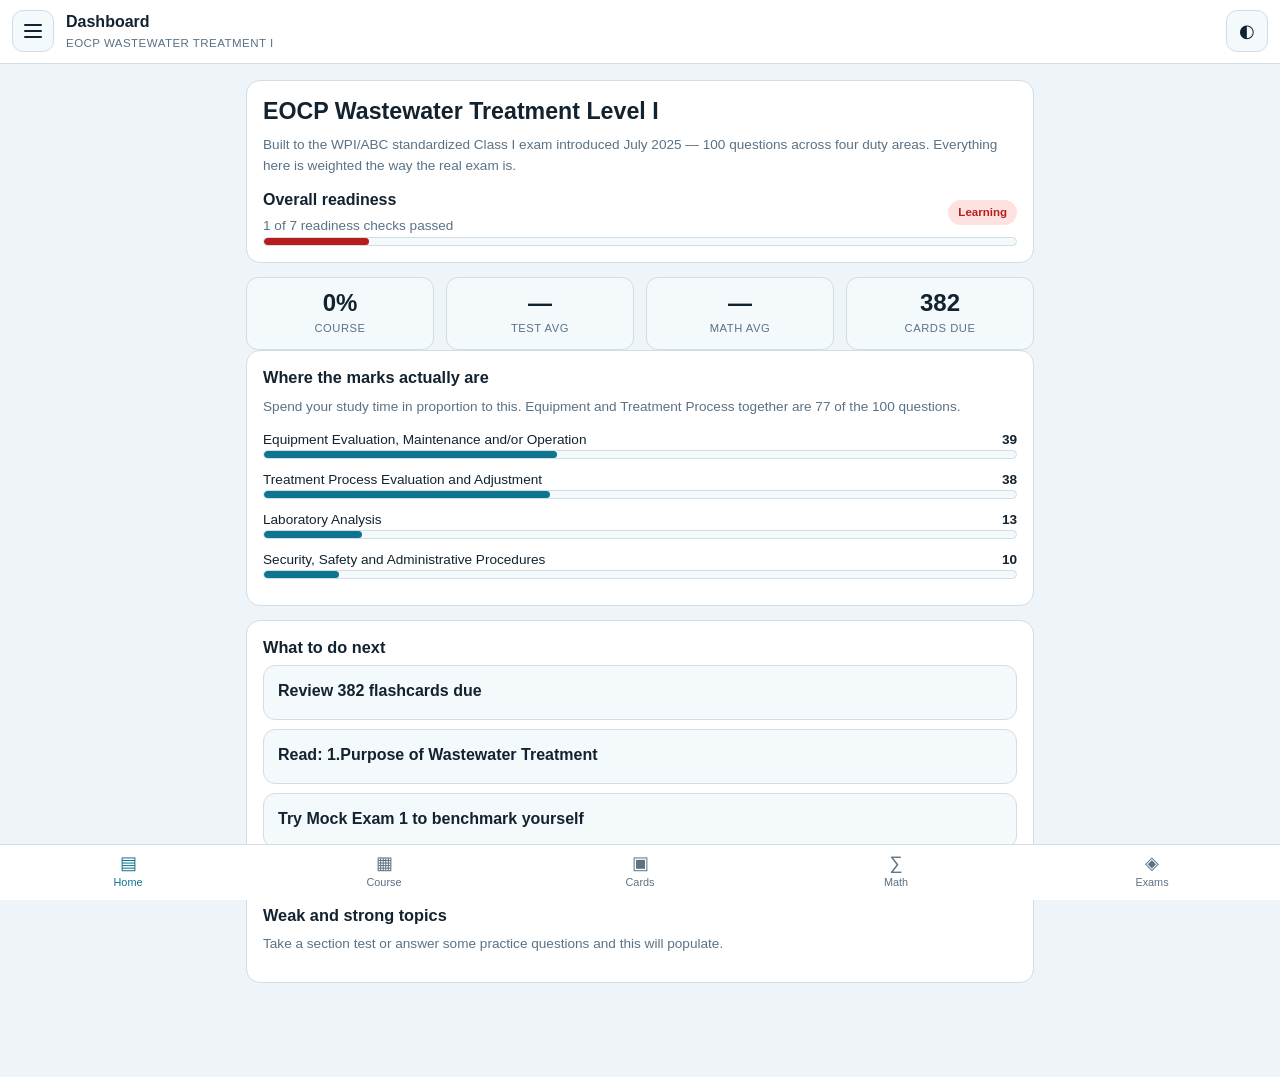
==== eocp-wwt1-app/index.html @ 94c0fc48 "Add EOCP Wastewater Treatment Level I study and exam-prep app Mobile-first HTML/CSS/JS study applica" ====
<!DOCTYPE html>
<html lang="en">
<head>
<meta charset="utf-8">
<meta name="viewport" content="width=device-width, initial-scale=1, viewport-fit=cover">
<meta name="theme-color" content="#0d1b2a">
<title>EOCP Wastewater Treatment Level I — Study &amp; Exam Prep</title>
<link rel="stylesheet" href="styles.css">
</head>
<body>

<header class="topbar">
  <button id="menuBtn" class="icon-btn" aria-label="Open menu" aria-expanded="false">
    <span class="bars"></span>
  </button>
  <div class="topbar-title">
    <strong id="viewTitle">Dashboard</strong>
    <small>EOCP Wastewater Treatment I</small>
  </div>
  <button id="themeBtn" class="icon-btn" aria-label="Toggle theme">◐</button>
</header>

<nav id="drawer" class="drawer" aria-label="Main navigation">
  <div class="drawer-head">
    <span class="brand">WWT&nbsp;I</span>
    <span class="brand-sub">Study System</span>
  </div>
  <ul id="navList"></ul>
  <div class="drawer-foot">
    <button id="resetBtn" class="btn btn-ghost btn-sm">Reset all progress</button>
  </div>
</nav>
<div id="scrim" class="scrim" hidden></div>

<main id="app" class="app"></main>

<nav class="tabbar" aria-label="Quick navigation">
  <button data-goto="dashboard" class="tab"><span>▤</span>Home</button>
  <button data-goto="course" class="tab"><span>▦</span>Course</button>
  <button data-goto="flashcards" class="tab"><span>▣</span>Cards</button>
  <button data-goto="math" class="tab"><span>∑</span>Math</button>
  <button data-goto="mock" class="tab"><span>◈</span>Exams</button>
</nav>

<!-- Study content data (plain scripts so the app runs from file:// with no server) -->
<script src="curriculum.js"></script>
<script src="flashcards.js"></script>
<script src="questions.js"></script>
<script src="math.js"></script>
<script src="exams.js"></script>
<script src="references.js"></script>
<!-- UI / logic -->
<script src="app.js"></script>
</body>
</html>
---- eocp-wwt1-app/styles.css ----
/* EOCP WWT Level I study app — mobile-first stylesheet */

:root{
  --bg:#eef4f8; --surface:#ffffff; --card:#f4f9fc; --line:#cfdde7;
  --text:#12222f; --muted:#5a7285; --accent:#0e7490; --accent-soft:#d4eef5;
  --good:#15803d; --good-soft:#dcfce7; --warn:#b45309; --warn-soft:#fef3c7;
  --bad:#b91c1c; --bad-soft:#fee2e2;
  --radius:14px; --pad:16px;
  --font:-apple-system,BlinkMacSystemFont,"Segoe UI",Roboto,"Helvetica Neue",Arial,sans-serif;
  --mono:ui-monospace,SFMono-Regular,Menlo,Consolas,monospace;
}
@media (prefers-color-scheme:dark){
  :root:not([data-theme="light"]){
    --bg:#0d1b2a; --surface:#152233; --card:#1c2f44; --line:#2b435c;
    --text:#e8f1f8; --muted:#93aec4; --accent:#22d3ee; --accent-soft:#0e3a47;
    --good:#4ade80; --good-soft:#14351f; --warn:#fbbf24; --warn-soft:#3a2c0c;
    --bad:#f87171; --bad-soft:#3d1717;
  }
}
:root[data-theme="dark"]{
  --bg:#0d1b2a; --surface:#152233; --card:#1c2f44; --line:#2b435c;
  --text:#e8f1f8; --muted:#93aec4; --accent:#22d3ee; --accent-soft:#0e3a47;
  --good:#4ade80; --good-soft:#14351f; --warn:#fbbf24; --warn-soft:#3a2c0c;
  --bad:#f87171; --bad-soft:#3d1717;
}

*{box-sizing:border-box}
html,body{margin:0;padding:0}
body{
  background:var(--bg); color:var(--text); font-family:var(--font);
  font-size:16px; line-height:1.55; -webkit-text-size-adjust:100%;
  padding-bottom:calc(64px + env(safe-area-inset-bottom));
}
h1,h2,h3,h4{line-height:1.25; text-wrap:balance; margin:0 0 .5rem}
h1{font-size:1.45rem} h2{font-size:1.2rem} h3{font-size:1.02rem} h4{font-size:.95rem}
p{margin:0 0 .75rem}
a{color:var(--accent)}
ul,ol{margin:0 0 .75rem; padding-left:1.25rem}
li{margin-bottom:.3rem}
code{font-family:var(--mono); background:var(--accent-soft); padding:.1em .35em; border-radius:5px; font-size:.9em}

/* ---------- top bar ---------- */
.topbar{
  position:sticky; top:0; z-index:40; display:flex; align-items:center; gap:12px;
  padding:10px 12px; padding-top:calc(10px + env(safe-area-inset-top));
  background:var(--surface); border-bottom:1px solid var(--line);
}
.topbar-title{flex:1; min-width:0}
.topbar-title strong{display:block; font-size:1rem; white-space:nowrap; overflow:hidden; text-overflow:ellipsis}
.topbar-title small{display:block; color:var(--muted); font-size:.72rem; letter-spacing:.04em; text-transform:uppercase}
.icon-btn{
  width:42px; height:42px; flex:none; display:grid; place-items:center;
  background:var(--card); color:var(--text); border:1px solid var(--line);
  border-radius:11px; font-size:1.15rem; cursor:pointer;
}
.icon-btn:focus-visible,.btn:focus-visible,button:focus-visible{outline:2px solid var(--accent); outline-offset:2px}
.bars,.bars::before,.bars::after{display:block;width:18px;height:2px;background:currentColor;border-radius:2px}
.bars{position:relative}
.bars::before,.bars::after{content:"";position:absolute;left:0}
.bars::before{top:-6px} .bars::after{top:6px}

/* ---------- drawer ---------- */
.drawer{
  position:fixed; z-index:60; top:0; left:0; bottom:0; width:270px; max-width:82vw;
  background:var(--surface); border-right:1px solid var(--line);
  transform:translateX(-102%); transition:transform .22s ease;
  display:flex; flex-direction:column; overflow-y:auto;
  padding-top:env(safe-area-inset-top);
}
.drawer.open{transform:none}
.drawer-head{padding:18px 18px 12px; border-bottom:1px solid var(--line)}
.brand{display:block; font-size:1.3rem; font-weight:800; letter-spacing:.02em; color:var(--accent)}
.brand-sub{display:block; font-size:.75rem; color:var(--muted); text-transform:uppercase; letter-spacing:.08em}
.drawer ul{list-style:none; margin:0; padding:8px; flex:1}
.drawer li{margin:0}
.drawer button.navlink{
  display:flex; align-items:center; gap:10px; width:100%; text-align:left;
  padding:11px 12px; margin:1px 0; background:none; border:0; border-radius:10px;
  color:var(--text); font:inherit; font-size:.94rem; cursor:pointer;
}
.drawer button.navlink:hover{background:var(--card)}
.drawer button.navlink.active{background:var(--accent-soft); color:var(--accent); font-weight:650}
.navlink .ico{width:22px; text-align:center; opacity:.85; flex:none}
.drawer-foot{padding:12px; border-top:1px solid var(--line)}
.scrim{position:fixed; inset:0; z-index:50; background:rgba(0,0,0,.5)}

/* ---------- tab bar ---------- */
.tabbar{
  position:fixed; z-index:45; left:0; right:0; bottom:0; display:flex;
  background:var(--surface); border-top:1px solid var(--line);
  padding-bottom:env(safe-area-inset-bottom);
}
.tab{
  flex:1; display:flex; flex-direction:column; align-items:center; gap:2px;
  padding:9px 2px; background:none; border:0; color:var(--muted);
  font:inherit; font-size:.68rem; cursor:pointer;
}
.tab span{font-size:1.15rem; line-height:1}
.tab.active{color:var(--accent)}

/* ---------- layout ---------- */
.app{padding:var(--pad); max-width:820px; margin:0 auto}
.card{
  background:var(--surface); border:1px solid var(--line); border-radius:var(--radius);
  padding:var(--pad); margin-bottom:14px;
}
.card.tight{padding:12px}
.grid{display:grid; gap:12px}
.grid-2{grid-template-columns:repeat(2,1fr)}
.grid-3{grid-template-columns:repeat(3,1fr)}
@media(min-width:620px){ .grid-2{grid-template-columns:repeat(4,1fr)} }
.row{display:flex; gap:10px; flex-wrap:wrap; align-items:center}
.spread{display:flex; justify-content:space-between; align-items:center; gap:10px}
.muted{color:var(--muted)}
.small{font-size:.85rem}
.xs{font-size:.76rem}
.center{text-align:center}
hr{border:0; border-top:1px solid var(--line); margin:14px 0}

/* ---------- buttons ---------- */
.btn{
  display:inline-flex; align-items:center; justify-content:center; gap:6px;
  padding:11px 16px; border-radius:11px; border:1px solid var(--accent);
  background:var(--accent); color:#00222b; font:inherit; font-weight:650;
  cursor:pointer; text-decoration:none;
}
:root[data-theme="dark"] .btn, html:not([data-theme="light"]) .btn{color:#04222b}
@media (prefers-color-scheme:light){ :root:not([data-theme="dark"]) .btn{color:#fff} }
:root[data-theme="light"] .btn{color:#fff}
.btn:disabled{opacity:.5; cursor:not-allowed}
.btn-ghost{background:transparent; color:var(--accent)}
.btn-quiet{background:var(--card); color:var(--text); border-color:var(--line)}
.btn-sm{padding:8px 12px; font-size:.85rem; border-radius:9px}
.btn-block{display:flex; width:100%}

/* ---------- stats ---------- */
.stat{background:var(--card); border:1px solid var(--line); border-radius:12px; padding:12px 10px; text-align:center}
.stat b{display:block; font-size:1.5rem; line-height:1.1; font-variant-numeric:tabular-nums}
.stat span{display:block; font-size:.7rem; color:var(--muted); text-transform:uppercase; letter-spacing:.05em; margin-top:3px}
.bar{height:9px; background:var(--card); border:1px solid var(--line); border-radius:99px; overflow:hidden}
.bar>i{display:block; height:100%; background:var(--accent); border-radius:99px; transition:width .3s}
.bar.good>i{background:var(--good)} .bar.warn>i{background:var(--warn)} .bar.bad>i{background:var(--bad)}

/* ---------- pills / chips ---------- */
.pill{
  display:inline-block; padding:3px 9px; border-radius:99px; font-size:.72rem;
  font-weight:650; background:var(--card); color:var(--muted); border:1px solid var(--line);
  white-space:nowrap;
}
.pill.good{background:var(--good-soft); color:var(--good); border-color:transparent}
.pill.warn{background:var(--warn-soft); color:var(--warn); border-color:transparent}
.pill.bad{background:var(--bad-soft); color:var(--bad); border-color:transparent}
.pill.accent{background:var(--accent-soft); color:var(--accent); border-color:transparent}

/* ---------- list items ---------- */
.item{
  display:block; width:100%; text-align:left; background:var(--card);
  border:1px solid var(--line); border-radius:12px; padding:13px 14px;
  margin-bottom:9px; color:var(--text); font:inherit; cursor:pointer;
}
.item:hover{border-color:var(--accent)}
.item .t{font-weight:650; display:block; margin-bottom:2px}
.item .s{font-size:.8rem; color:var(--muted); display:block}

/* ---------- lesson blocks ---------- */
.block{margin:0 0 16px}
.block-h{
  display:flex; align-items:center; gap:8px; font-size:.74rem; font-weight:700;
  text-transform:uppercase; letter-spacing:.09em; color:var(--accent); margin-bottom:7px;
}
.block-h::before{content:""; width:16px; height:2px; background:var(--accent); flex:none; border-radius:2px}
.callout{background:var(--card); border-left:3px solid var(--accent); border-radius:0 10px 10px 0; padding:11px 13px; margin:0 0 12px}
.callout.field{border-left-color:var(--warn); background:var(--warn-soft)}
.callout.field .lbl{color:var(--warn)}
.callout .lbl{display:block; font-size:.7rem; font-weight:700; text-transform:uppercase; letter-spacing:.08em; margin-bottom:4px; color:var(--accent)}
.tbl{width:100%; border-collapse:collapse; font-size:.88rem}
.tbl th,.tbl td{border:1px solid var(--line); padding:7px 9px; text-align:left; vertical-align:top}
.tbl th{background:var(--card); font-size:.78rem; text-transform:uppercase; letter-spacing:.04em; color:var(--muted)}
.scroll-x{overflow-x:auto; -webkit-overflow-scrolling:touch; margin-bottom:12px}
.formula{
  font-family:var(--mono); background:var(--card); border:1px solid var(--line);
  border-radius:10px; padding:11px 13px; margin:0 0 10px; font-size:.92rem; overflow-x:auto;
}

/* ---------- quiz ---------- */
.q{background:var(--surface); border:1px solid var(--line); border-radius:12px; padding:14px; margin-bottom:12px}
.q-n{font-size:.72rem; font-weight:700; color:var(--accent); text-transform:uppercase; letter-spacing:.07em}
.q-t{font-weight:600; margin:5px 0 11px}
.opt{
  display:flex; gap:10px; align-items:flex-start; width:100%; text-align:left;
  padding:11px 12px; margin-bottom:7px; border:1px solid var(--line);
  border-radius:10px; background:var(--card); color:var(--text); font:inherit;
  font-size:.93rem; cursor:pointer;
}
.opt .k{
  flex:none; width:23px; height:23px; border-radius:6px; display:grid; place-items:center;
  background:var(--surface); border:1px solid var(--line); font-size:.78rem; font-weight:700;
}
.opt.sel{border-color:var(--accent); background:var(--accent-soft)}
.opt.sel .k{background:var(--accent); color:var(--surface); border-color:var(--accent)}
.opt.correct{border-color:var(--good); background:var(--good-soft)}
.opt.correct .k{background:var(--good); color:var(--surface); border-color:var(--good)}
.opt.wrong{border-color:var(--bad); background:var(--bad-soft)}
.opt.wrong .k{background:var(--bad); color:var(--surface); border-color:var(--bad)}
.opt:disabled{cursor:default}
.expl{margin-top:9px; padding:10px 12px; background:var(--card); border-radius:10px; font-size:.87rem; border-left:3px solid var(--accent)}
.expl b{color:var(--accent)}

/* ---------- flashcard ---------- */
.fc{
  min-height:220px; display:flex; flex-direction:column; justify-content:center;
  text-align:center; padding:26px 18px; background:var(--surface);
  border:1px solid var(--line); border-radius:16px; margin-bottom:14px; cursor:pointer;
}
.fc .side{font-size:.68rem; text-transform:uppercase; letter-spacing:.1em; color:var(--muted); margin-bottom:11px}
.fc .body{font-size:1.06rem; font-weight:600}
.fc .body.ans{font-weight:500; font-size:1rem; text-align:left}

/* ---------- misc ---------- */
.crumb{background:none; border:0; color:var(--accent); font:inherit; font-size:.85rem; padding:6px 0; cursor:pointer; margin-bottom:6px}
.badge-line{display:flex; gap:6px; flex-wrap:wrap; margin-top:7px}
.empty{text-align:center; padding:34px 16px; color:var(--muted)}
.empty .big{font-size:2rem; display:block; margin-bottom:8px; opacity:.5}
details{background:var(--card); border:1px solid var(--line); border-radius:11px; padding:11px 13px; margin-bottom:9px}
details summary{cursor:pointer; font-weight:600; font-size:.93rem}
details[open] summary{margin-bottom:9px}
input[type=number],input[type=text],select{
  width:100%; padding:11px 12px; border-radius:10px; border:1px solid var(--line);
  background:var(--card); color:var(--text); font:inherit; font-size:1rem;
}
.sticky-submit{position:sticky; bottom:calc(70px + env(safe-area-inset-bottom)); z-index:20; padding-top:6px}
.timer{font-family:var(--mono); font-variant-numeric:tabular-nums}
@media (prefers-reduced-motion:reduce){ *{transition:none !important; animation:none !important} }
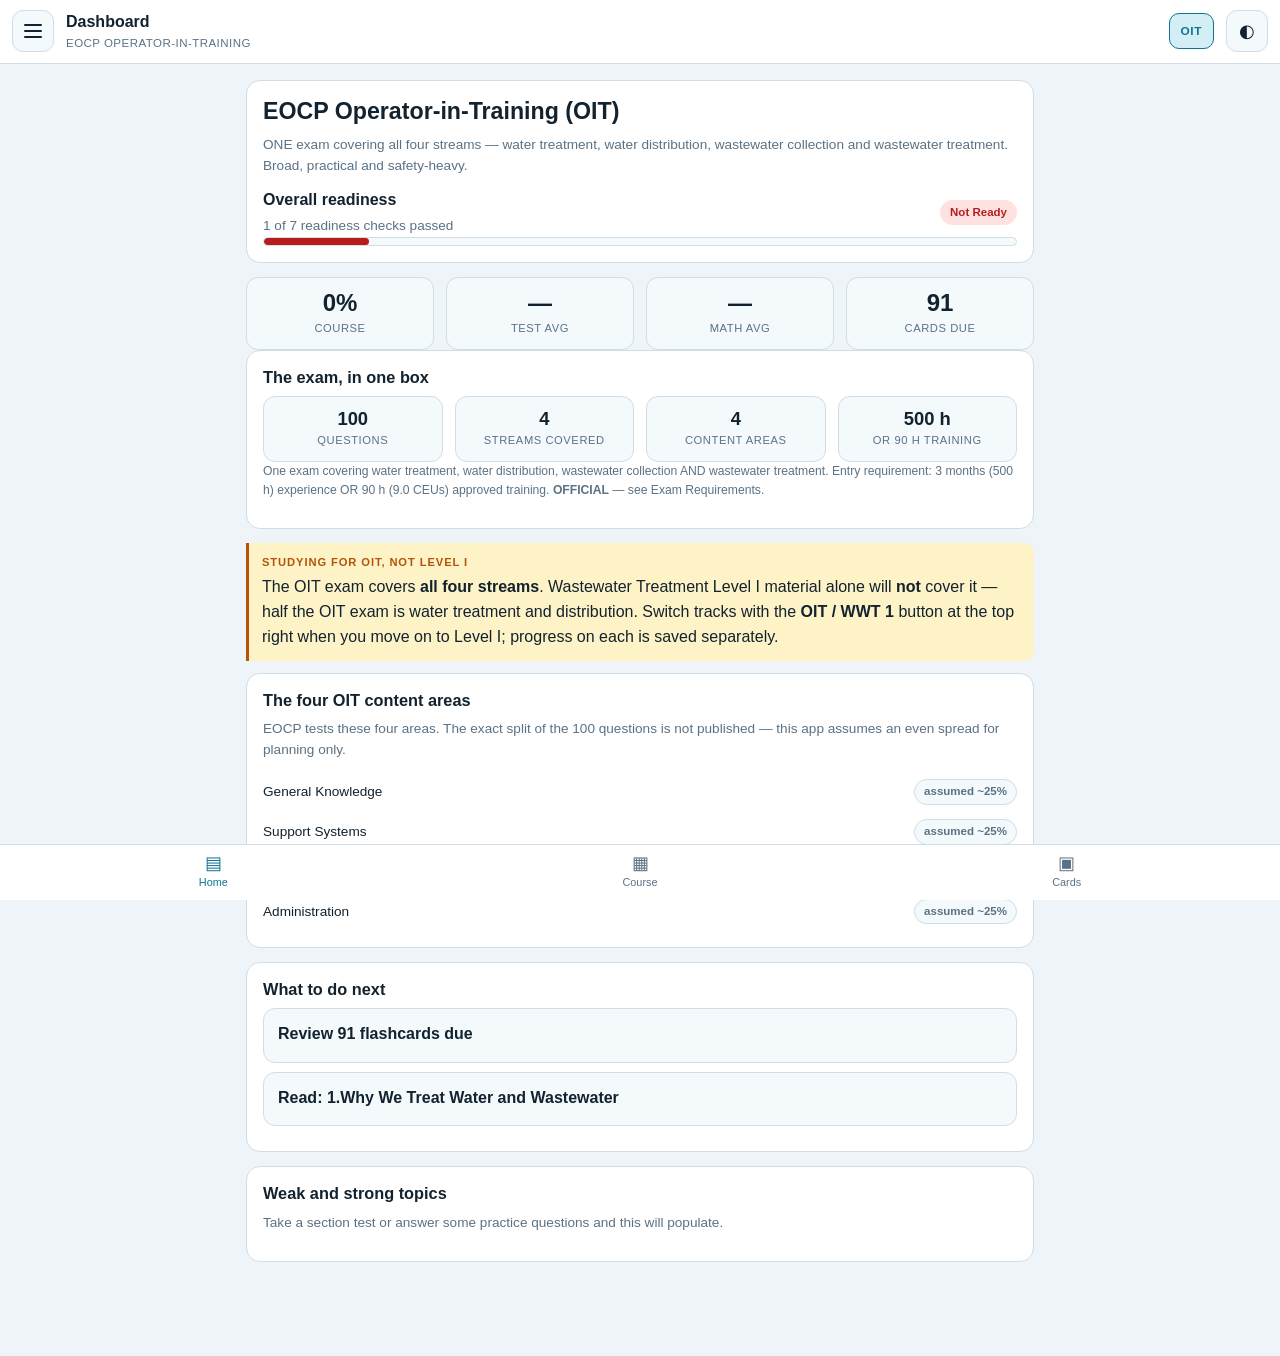
==== commit 28f4518f: "Add EOCP Operator-in-Training (OIT) study track alongside Level I The app covered Wastewater Treatme" ====
--- a/eocp-wwt1-app/index.html
+++ b/eocp-wwt1-app/index.html
@@ -17,6 +17,7 @@
     <strong id="viewTitle">Dashboard</strong>
     <small>EOCP Wastewater Treatment I</small>
   </div>
+  <button id="trackBtn" class="track-btn" aria-label="Switch exam track">OIT</button>
   <button id="themeBtn" class="icon-btn" aria-label="Toggle theme">◐</button>
 </header>
 
@@ -44,6 +45,7 @@
 
 <!-- Study content data (plain scripts so the app runs from file:// with no server) -->
 <script src="curriculum.js"></script>
+<script src="oit.js"></script>
 <script src="flashcards.js"></script>
 <script src="questions.js"></script>
 <script src="math.js"></script>
--- a/eocp-wwt1-app/styles.css
+++ b/eocp-wwt1-app/styles.css
@@ -231,3 +231,15 @@
 .sticky-submit{position:sticky; bottom:calc(70px + env(safe-area-inset-bottom)); z-index:20; padding-top:6px}
 .timer{font-family:var(--mono); font-variant-numeric:tabular-nums}
 @media (prefers-reduced-motion:reduce){ *{transition:none !important; animation:none !important} }
+
+/* exam track switcher */
+.track-btn{
+  flex:none; padding:8px 11px; border-radius:10px; font:inherit; font-size:.74rem;
+  font-weight:800; letter-spacing:.05em; cursor:pointer;
+  background:var(--accent-soft); color:var(--accent); border:1px solid var(--accent);
+}
+.track-banner{
+  display:flex; align-items:center; gap:9px; padding:9px 12px; margin-bottom:12px;
+  border-radius:11px; background:var(--accent-soft); color:var(--accent);
+  font-size:.8rem; font-weight:600; border:1px solid var(--accent);
+}
